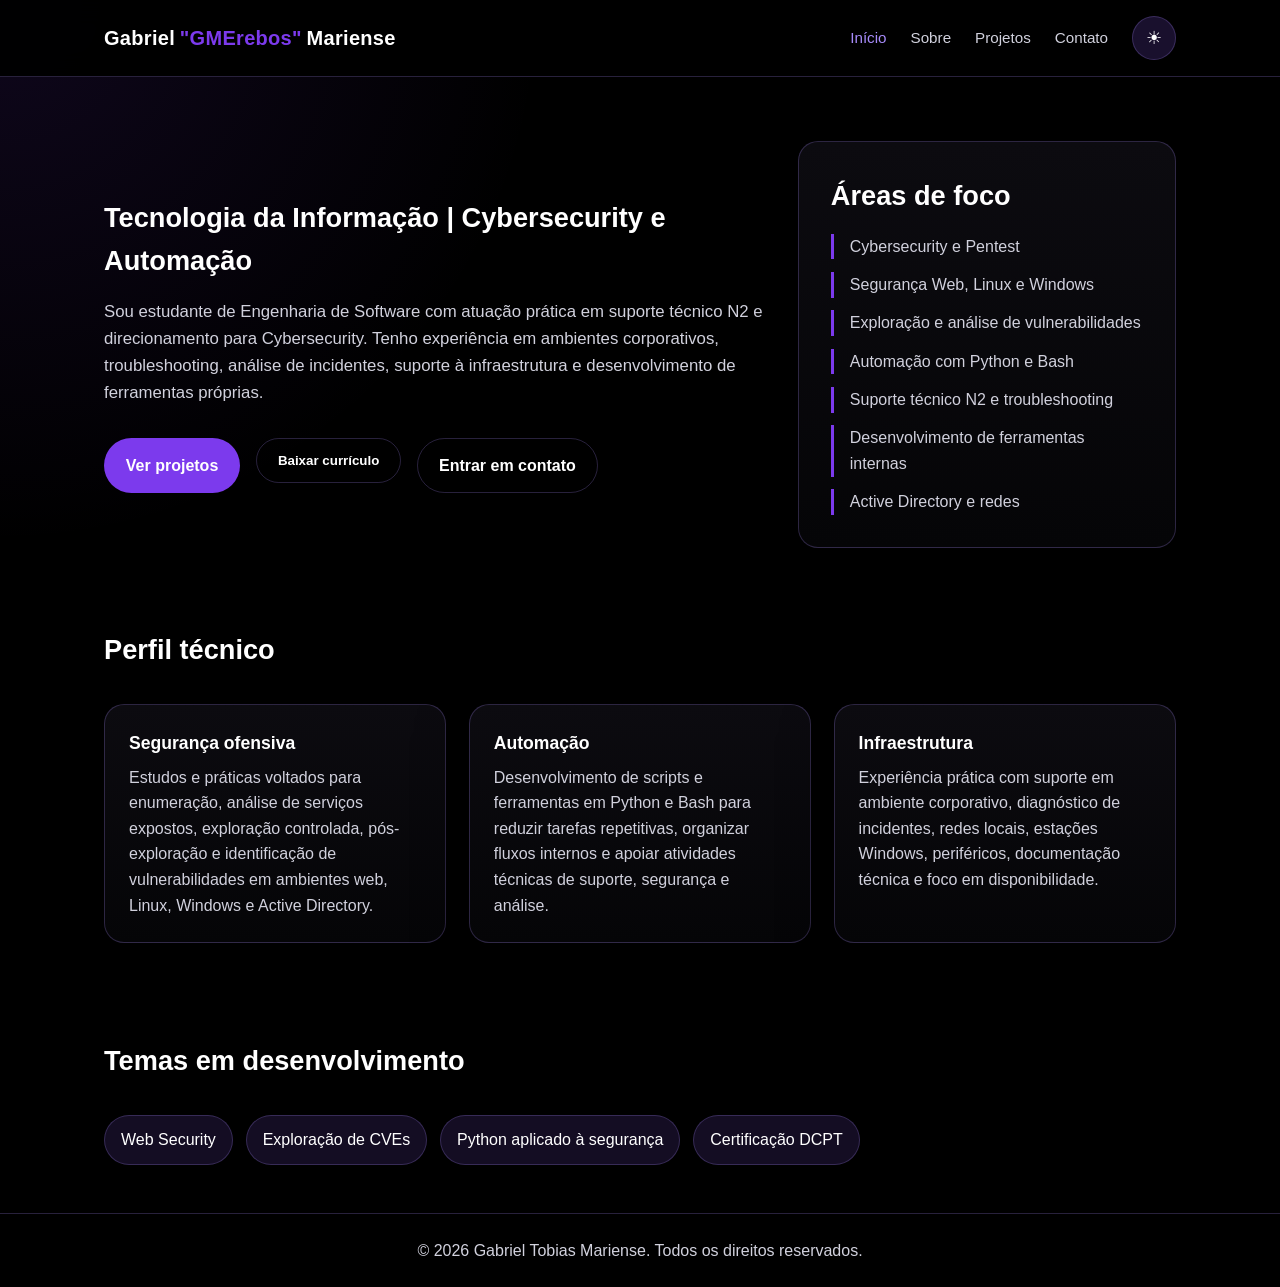
==== index.html @ b847311a "Versao final do portfolio" ====
<!DOCTYPE html>
<html lang="pt-BR">
<head>
    <meta charset="UTF-8">
    <meta name="viewport" content="width=device-width, initial-scale=1.0">
    <meta name="description" content="Portfólio profissional de Gabriel Tobias Mariense, estudante de Engenharia de Software com foco em Cybersecurity, Pentest, automação e suporte técnico.">
    <meta name="keywords" content="Gabriel Mariense, Cybersecurity, Pentest, Automação, Python, Linux, Windows, Portfólio">
    <meta name="author" content="Gabriel Tobias Mariense">
    <title>Gabriel Tobias Mariense | Cybersecurity e Automação</title>
    <link rel="stylesheet" href="css/style.css">
</head>
<body data-page="inicio">
    <div id="site-header"></div>

    <main>
        <section class="hero section-container">
            <div class="hero-content fade-in">
                <h2>Tecnologia da Informação | Cybersecurity e Automação</h2>

                <p class="hero-text">
                    Sou estudante de Engenharia de Software com atuação prática em suporte técnico N2 e direcionamento para Cybersecurity.
                    Tenho experiência em ambientes corporativos, troubleshooting, análise de incidentes, suporte à infraestrutura e desenvolvimento de ferramentas próprias.
                </p>

            <div class="hero-actions">
                <a href="projetos.html" class="btn btn-primary">Ver projetos</a>

                <div class="download-dropdown">
                    <button class="btn btn-secondary download-toggle" type="button" aria-expanded="false">
                        Baixar currículo
                    </button>

                    <div class="download-menu">
                        <a href="assets/curriculos/curriculo-gabriel-mariense-cyberseguranca.pdf" download>
                            Cybersegurança
                        </a>

                        <a href="assets/curriculos/curriculo-gabriel-mariense-suporte.pdf" download>
                            Suporte
                        </a>

                        <a href="assets/curriculos/curriculo-gabriel-mariense-dev.pdf" download>
                            Dev
                        </a>
                    </div>
                </div>

                <a href="contato.html" class="btn btn-secondary">Entrar em contato</a>
                </div>
            </div>

            <aside class="hero-card fade-in" aria-label="Resumo profissional">
                <h2>Áreas de foco</h2>
                <ul class="focus-list">
                    <li>Cybersecurity e Pentest</li>
                    <li>Segurança Web, Linux e Windows</li>
                    <li>Exploração e análise de vulnerabilidades</li>
                    <li>Automação com Python e Bash</li>
                    <li>Suporte técnico N2 e troubleshooting</li>
                    <li>Desenvolvimento de ferramentas internas</li>
                    <li>Active Directory e redes</li>
                </ul>
            </aside>
        </section>

        <section class="section-container section-block">
            <div class="section-title">
                <h2>Perfil técnico</h2>
            </div>

            <div class="cards-grid">
                <article class="card">
                    <h3>Segurança ofensiva</h3>
                    <p>Estudos e práticas voltados para enumeração, análise de serviços expostos, exploração controlada, pós-exploração e identificação de vulnerabilidades em ambientes web, Linux, Windows e Active Directory.</p>
                </article>

                <article class="card">
                    <h3>Automação</h3>
                    <p>Desenvolvimento de scripts e ferramentas em Python e Bash para reduzir tarefas repetitivas, organizar fluxos internos e apoiar atividades técnicas de suporte, segurança e análise.</p>
                </article>

                <article class="card">
                    <h3>Infraestrutura</h3>
                    <p>Experiência prática com suporte em ambiente corporativo, diagnóstico de incidentes, redes locais, estações Windows, periféricos, documentação técnica e foco em disponibilidade.</p>
                </article>
            </div>
        </section>

        <section class="section-container section-block">
            <div class="section-title">
                <h2>Temas em desenvolvimento</h2>
            </div>

            <div class="skills-grid">
                <span>Web Security</span>
                <span>Exploração de CVEs</span>
                <span>Python aplicado à segurança</span>
                <span>Certificação DCPT</span>
            </div>
        </section>
    </main>

    <div id="site-footer"></div>

    <script src="js/data.js"></script>
    <script src="js/header.js"></script>
    <script src="js/footer.js"></script>
    <script src="js/script.js"></script>
</body>
</html>
---- css/style.css ----
/* Reset básico */
* {
    margin: 0;
    padding: 0;
    box-sizing: border-box;
}

:root {
    --bg-main: #000000;
    --bg-card: #050507;
    --bg-card-light: #0c0b10;
    --text-main: #ffffff;
    --text-muted: #d1d1dd;
    --purple-main: #7c3aed;
    --purple-soft: #a78bfa;
    --purple-dark: #4c1d95;
    --border-color: rgba(167, 139, 250, 0.24);
    --danger: #ff6b6b;
    --success: #70e000;
    --shadow: 0 20px 50px rgba(0, 0, 0, 0.55);
    --header-bg: rgba(0, 0, 0, 0.96);
    --input-bg: #07070a;
}

body.light-theme {
    --bg-main: #d8c7f2;
    --bg-card: #e9ddfb;
    --bg-card-light: #f0e7ff;
    --text-main: #181124;
    --text-muted: #473b59;
    --purple-main: #6d28d9;
    --purple-soft: #5b21b6;
    --purple-dark: #3b0764;
    --border-color: rgba(91, 33, 182, 0.34);
    --danger: #b91c1c;
    --success: #15803d;
    --shadow: 0 20px 50px rgba(76, 29, 149, 0.22);
    --header-bg: rgba(216, 199, 242, 0.96);
    --input-bg: #f4edff;
}

html {
    scroll-behavior: smooth;
}

body {
    min-height: 100vh;
    font-family: Arial, Helvetica, sans-serif;
    line-height: 1.6;
    color: var(--text-main);
    background: radial-gradient(circle at top left, rgba(124, 58, 237, 0.12), transparent 30%), #000000;
}

body.light-theme {
    background: radial-gradient(circle at top left, rgba(124, 58, 237, 0.26), transparent 34%), linear-gradient(135deg, #d8c7f2 0%, #cdb7ef 48%, #bea3e8 100%);
}

a {
    color: inherit;
    text-decoration: none;
}

ul {
    list-style: none;
}

p {
    color: var(--text-muted);
}

h1 {
    margin-bottom: 1.2rem;
    font-size: clamp(2.2rem, 5vw, 4rem);
    line-height: 1.1;
}

h2 {
    margin-bottom: 1rem;
    font-size: 1.7rem;
}

h3 {
    margin-bottom: 0.5rem;
    font-size: 1.1rem;
}

/* Header */
.site-header {
    position: sticky;
    top: 0;
    z-index: 10;
    width: 100%;
    background: var(--header-bg);
    border-bottom: 1px solid var(--border-color);
    backdrop-filter: blur(12px);
}

.navbar {
    max-width: 1120px;
    margin: 0 auto;
    padding: 1rem 1.5rem;
    display: flex;
    align-items: center;
    gap: 1.5rem;
}

.logo {
    display: flex;
    align-items: baseline;
    gap: 0.3rem;
    flex-wrap: wrap;
    max-width: min(58vw, 460px);
    margin-right: auto;
    font-size: 1.25rem;
    font-weight: 700;
    line-height: 1.2;
    letter-spacing: 0.3px;
}

.nav-links {
    display: flex;
    align-items: center;
    gap: 1.5rem;
}

.nav-actions {
    display: flex;
    align-items: center;
    gap: 0.8rem;
}

.logo span {
    color: var(--purple-main);
}

.nav-links a {
    color: var(--text-muted);
    font-size: 0.95rem;
    transition: color 0.2s ease;
}

.nav-links a:hover,
.nav-links a.active {
    color: var(--purple-soft);
}

.theme-toggle,
.menu-toggle {
    width: 44px;
    height: 44px;
    display: inline-flex;
    align-items: center;
    justify-content: center;
    border-radius: 12px;
    font: inherit;
    line-height: 1;
    cursor: pointer;
    appearance: none;
    -webkit-appearance: none;
}

.theme-toggle {
    border: 1px solid var(--border-color);
    background: rgba(139, 92, 246, 0.18);
    color: var(--text-main);
    border-radius: 999px;
    font-size: 1.15rem;
    transition: background 0.2s ease, border-color 0.2s ease, transform 0.2s ease;
}

.theme-toggle:hover {
    background: var(--purple-main);
    border-color: var(--purple-main);
    color: #ffffff;
    transform: translateY(-1px);
}

.menu-toggle {
    display: none;
    border: 1px solid rgba(255, 255, 255, 0.42);
    background: #5b21b6;
    color: #ffffff;
    box-shadow: 0 8px 24px rgba(91, 33, 182, 0.4);
}

.menu-toggle:hover {
    border-color: #ffffff;
    background: #6d28d9;
}

.menu-toggle:focus-visible,
.theme-toggle:focus-visible {
    outline: 2px solid #ffffff;
    outline-offset: 3px;
}

.menu-icon {
    width: 25px;
    height: 25px;
    display: block;
    pointer-events: none;
}

.menu-icon line {
    stroke: #ffffff;
    stroke-width: 2.8;
    stroke-linecap: round;
}

/* Layout geral */
.section-container {
    max-width: 1120px;
    margin: 0 auto;
    padding: 0 1.5rem;
}

.page-content {
    padding-top: 4rem;
    padding-bottom: 4rem;
}

.section-block {
    padding-top: 3rem;
    padding-bottom: 3rem;
}

.section-title {
    margin-bottom: 2rem;
}

.section-title p {
    max-width: 1100px;
    width: 100%;
}

.tagline {
    margin-bottom: 0.8rem;
    color: var(--purple-soft);
    font-size: 0.85rem;
    font-weight: 700;
    letter-spacing: 1.5px;
    text-transform: uppercase;
}

/* Página inicial */
.hero {
    min-height: auto;
    padding-top: 4rem;
    padding-bottom: 2rem;
    display: grid;
    grid-template-columns: 1.4fr 0.8fr;
    gap: 2rem;
    align-items: center;
}

.hero-text {
    max-width: 720px;
    font-size: 1.05rem;
}

.hero-text + .hero-text,
.section-title p + p,
.project-card p + p {
    margin-top: 0.8rem;
}

.hero-actions {
    margin-top: 2rem;
    display: flex;
    flex-wrap: wrap;
    gap: 1rem;
}

.hero-card,
.card,
.contact-card,
.timeline-item {
    background: linear-gradient(180deg, var(--bg-card-light), var(--bg-card));
    border: 1px solid var(--border-color);
    border-radius: 20px;
    box-shadow: var(--shadow);
}

.hero-card {
    padding: 2rem;
}

.focus-list,
.info-list {
    display: grid;
    gap: 0.8rem;
}

.focus-list li,
.info-list li {
    padding-left: 1rem;
    color: var(--text-muted);
    border-left: 3px solid var(--purple-main);
}

/* Cards */
.cards-grid {
    display: grid;
    grid-template-columns: repeat(3, 1fr);
    gap: 1.4rem;
}

.two-columns {
    grid-template-columns: repeat(2, 1fr);
}

.card {
    padding: 1.5rem;
    transition: transform 0.2s ease, border-color 0.2s ease;
}

.card:hover {
    transform: translateY(-4px);
    border-color: var(--purple-soft);
}

.card-link {
    display: inline-block;
    margin-top: 1rem;
    color: var(--purple-soft);
    font-weight: 700;
}

.card-link + .card-link {
    margin-left: 0.8rem;
}

/* Timeline e habilidades */
.timeline {
    display: grid;
    gap: 1.4rem;
}

.timeline-item {
    padding: 1.5rem;
}

.timeline-date,
.project-status {
    display: inline-block;
    margin-bottom: 0.8rem;
    color: var(--purple-soft);
    font-size: 0.85rem;
    font-weight: 700;
}

.skills-grid {
    display: flex;
    flex-wrap: wrap;
    gap: 0.8rem;
}

.skills-grid span {
    padding: 0.7rem 1rem;
    color: var(--text-main);
    background: rgba(139, 92, 246, 0.14);
    border: 1px solid var(--border-color);
    border-radius: 999px;
}

/* Projetos */
.filter-area {
    margin-bottom: 2rem;
    display: flex;
    flex-wrap: wrap;
    gap: 0.8rem;
}

.filter-btn {
    padding: 0.7rem 1rem;
    color: var(--text-main);
    background: transparent;
    border: 1px solid var(--border-color);
    border-radius: 999px;
    cursor: pointer;
    transition: background 0.2s ease, border 0.2s ease;
}

.filter-btn:hover,
.filter-btn.active {
    background: var(--purple-main);
    border-color: var(--purple-main);
}

/* Contato */
.contact-layout {
    display: grid;
    grid-template-columns: 0.8fr 1fr;
    gap: 2rem;
    align-items: start;
}

.contact-links {
    margin-top: 1.5rem;
    display: grid;
    grid-template-columns: repeat(2, minmax(0, 1fr));
    gap: 0.8rem;
}

.contact-link-card {
    display: block;
    width: 100%;
    padding: 1rem;
    background: rgba(139, 92, 246, 0.10);
    border: 1px solid var(--border-color);
    border-radius: 16px;
    transition: transform 0.2s ease, border-color 0.2s ease, background 0.2s ease;
}

.contact-link-card:hover {
    transform: translateY(-2px);
    border-color: var(--purple-soft);
    background: rgba(139, 92, 246, 0.18);
}

.contact-link-title {
    display: block;
    margin-bottom: 0.25rem;
    color: var(--text-main);
    font-weight: 700;
}

.contact-link-desc {
    display: block;
    color: var(--text-muted);
    font-size: 0.9rem;
}

.contact-card {
    padding: 1.5rem;
}

.form-group {
    margin-bottom: 1.2rem;
}

label {
    display: block;
    margin-bottom: 0.4rem;
    color: var(--text-main);
    font-weight: 700;
}

input,
textarea {
    width: 100%;
    padding: 0.9rem 1rem;
    color: var(--text-main);
    background: var(--input-bg);
    border: 1px solid var(--border-color);
    border-radius: 12px;
    font: inherit;
    outline: none;
}

input:focus,
textarea:focus {
    border-color: var(--purple-soft);
}

.error-message {
    display: block;
    min-height: 1.2rem;
    margin-top: 0.3rem;
    color: var(--danger);
    font-size: 0.85rem;
}

.form-status {
    margin-top: 1rem;
    font-weight: 700;
}

.form-status.success {
    color: var(--success);
}

.form-status.error {
    color: var(--danger);
}

/* Botões e footer */
.btn {
    display: inline-flex;
    align-items: center;
    justify-content: center;
    padding: 0.85rem 1.3rem;
    border: 1px solid transparent;
    border-radius: 999px;
    font-weight: 700;
    cursor: pointer;
    transition: transform 0.2s ease, background 0.2s ease, border 0.2s ease;
}

.btn:hover {
    transform: translateY(-2px);
}

.btn-primary {
    background: var(--purple-main);
    color: #ffffff;
}

.btn-secondary {
    color: var(--text-main);
    border-color: var(--border-color);
}

.download-dropdown {
    position: relative;
}

.download-toggle {
    background: transparent;
}

.download-menu {
    display: none;
    position: absolute;
    top: calc(100% + 0.75rem);
    left: 0;
    min-width: 260px;
    padding: 0.6rem;
    background: linear-gradient(180deg, var(--bg-card-light), var(--bg-card));
    border: 1px solid var(--border-color);
    border-radius: 16px;
    box-shadow: var(--shadow);
    z-index: 40;
}

.download-dropdown.open .download-menu {
    display: grid;
    gap: 0.35rem;
}

.download-menu a {
    display: block;
    padding: 0.75rem 0.9rem;
    color: var(--text-main);
    border-radius: 12px;
    font-weight: 700;
    transition: background 0.2s ease, color 0.2s ease;
}

.download-menu a:hover {
    background: rgba(139, 92, 246, 0.18);
    color: var(--purple-soft);
}

.site-footer {
    padding: 1.5rem;
    text-align: center;
    border-top: 1px solid var(--border-color);
}

/* Animação */
.fade-in {
    opacity: 0;
    transform: translateY(18px);
    animation: fadeIn 0.8s ease forwards;
}

@keyframes fadeIn {
    to {
        opacity: 1;
        transform: translateY(0);
    }
}

/* Responsividade */
@media (max-width: 820px) {
    .menu-toggle {
        display: inline-flex;
    }

    .nav-links {
        position: absolute;
        top: 69px;
        right: 1.5rem;
        left: 1.5rem;
        display: none;
        flex-direction: column;
        align-items: flex-start;
        padding: 1rem;
        background: var(--bg-card);
        border: 1px solid var(--border-color);
        border-radius: 16px;
        box-shadow: var(--shadow);
    }

    .nav-links.open {
        display: flex;
    }

    .hero,
    .contact-layout,
    .cards-grid,
    .two-columns {
        grid-template-columns: 1fr;
    }
}

@media (max-width: 520px) {
    .navbar {
        padding: 1rem;
        gap: 0.7rem;
    }

    .logo {
        max-width: calc(100vw - 140px);
        font-size: 0.95rem;
        letter-spacing: 0;
    }

    .theme-toggle,
    .menu-toggle {
        width: 42px;
        height: 42px;
    }

    .section-container {
        padding-left: 1rem;
        padding-right: 1rem;
    }

    .hero {
        padding-top: 2.5rem;
    }

    .hero-actions {
        flex-direction: column;
    }

    .btn {
        width: 100%;
    }

    .contact-links {
        grid-template-columns: 1fr;
    }

    .card-link {
        display: block;
    }

    .card-link + .card-link {
        margin-left: 0;
        margin-top: 0.4rem;
    }

    .download-dropdown {
    width: 100%;
    }

    .download-toggle {
        width: 100%;
    }

    .download-menu {
        position: static;
        width: 100%;
        min-width: 0;
        margin-top: 0.75rem;
    }
}
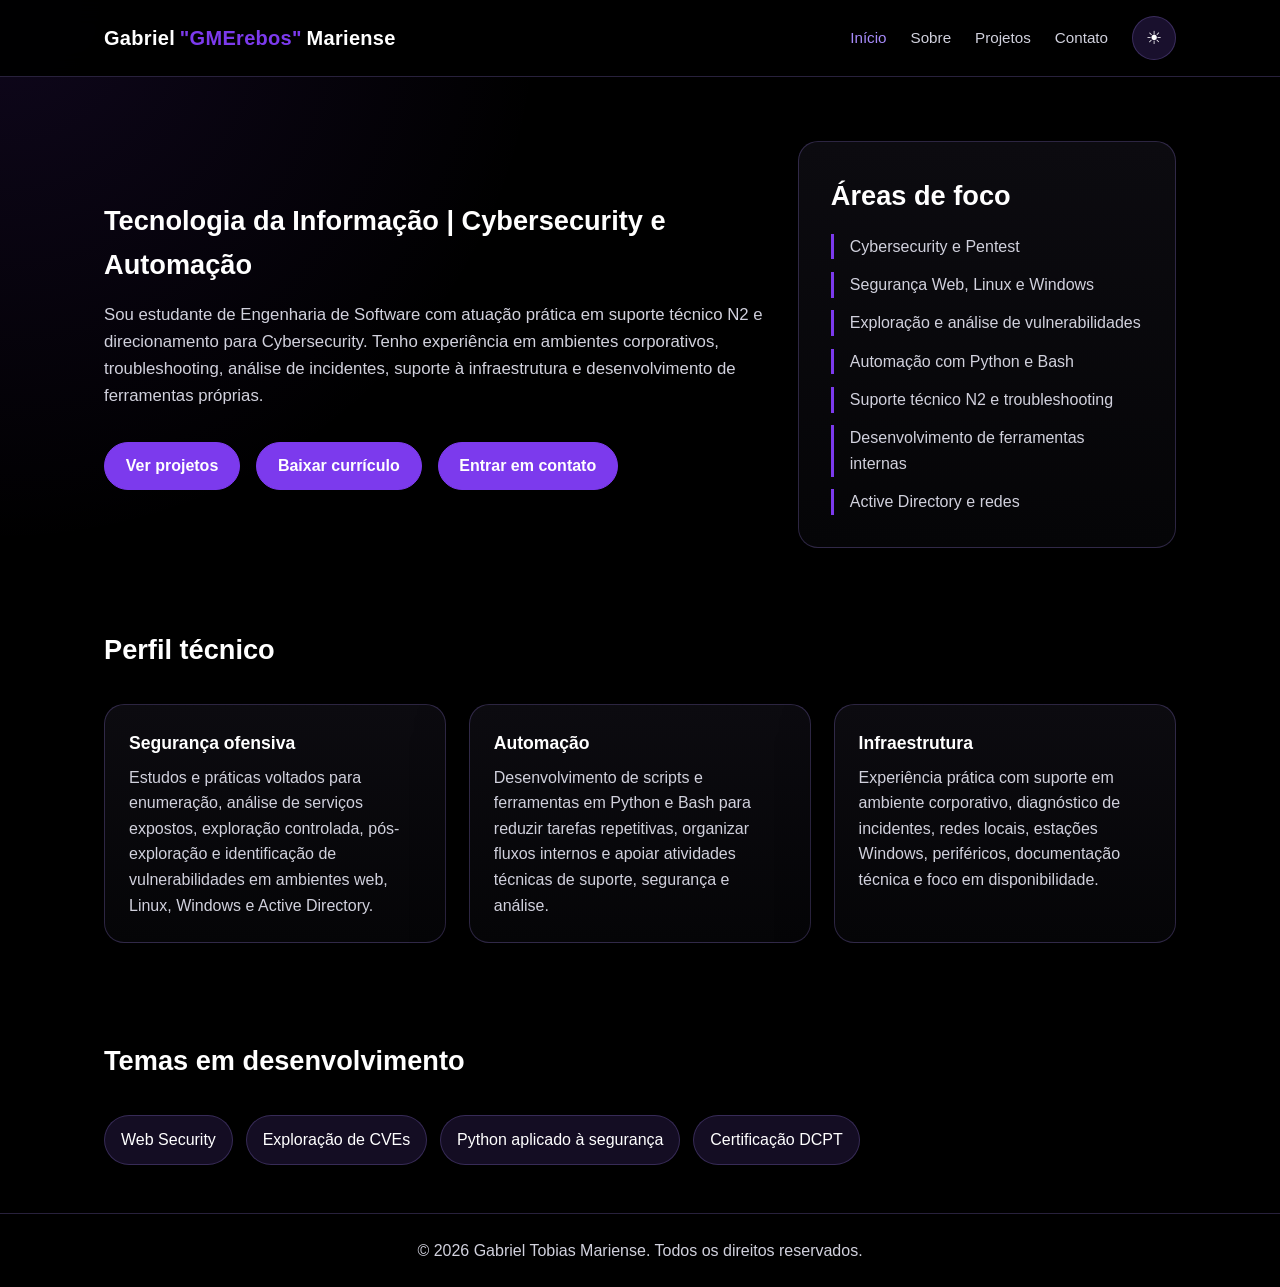
==== commit 551af96c: "Main page button theme fix" ====
--- a/index.html
+++ b/index.html
@@ -23,29 +23,29 @@
                 </p>
 
             <div class="hero-actions">
-                <a href="projetos.html" class="btn btn-primary">Ver projetos</a>
+                    <a href="projetos.html" class="btn btn-primary">Ver projetos</a>
 
-                <div class="download-dropdown">
-                    <button class="btn btn-secondary download-toggle" type="button" aria-expanded="false">
-                        Baixar currículo
-                    </button>
+                    <div class="download-dropdown">
+                        <button class="btn btn-primary download-toggle" type="button" aria-expanded="false">
+                            Baixar currículo
+                        </button>
 
-                    <div class="download-menu">
-                        <a href="assets/curriculos/curriculo-gabriel-mariense-cyberseguranca.pdf" download>
-                            Cybersegurança
-                        </a>
+                        <div class="download-menu">
+                            <a href="assets/curriculos/curriculo-gabriel-mariense-cyberseguranca.pdf" download>
+                                Cybersegurança
+                            </a>
 
-                        <a href="assets/curriculos/curriculo-gabriel-mariense-suporte.pdf" download>
-                            Suporte
-                        </a>
+                            <a href="assets/curriculos/curriculo-gabriel-mariense-suporte.pdf" download>
+                                Suporte
+                            </a>
 
-                        <a href="assets/curriculos/curriculo-gabriel-mariense-dev.pdf" download>
-                            Dev
-                        </a>
+                            <a href="assets/curriculos/curriculo-gabriel-mariense-dev.pdf" download>
+                                Dev
+                            </a>
+                        </div>
                     </div>
-                </div>
 
-                <a href="contato.html" class="btn btn-secondary">Entrar em contato</a>
+                    <a href="contato.html" class="btn btn-primary">Entrar em contato</a>
                 </div>
             </div>
 
--- a/css/style.css
+++ b/css/style.css
@@ -489,9 +489,13 @@
     display: inline-flex;
     align-items: center;
     justify-content: center;
+    min-height: 48px;
     padding: 0.85rem 1.3rem;
     border: 1px solid transparent;
     border-radius: 999px;
+    font: inherit;
+    font-size: 1rem;
+    line-height: 1.2;
     font-weight: 700;
     cursor: pointer;
     transition: transform 0.2s ease, background 0.2s ease, border 0.2s ease;
@@ -508,15 +512,22 @@
 
 .btn-secondary {
     color: var(--text-main);
+    background: rgba(139, 92, 246, 0.08);
     border-color: var(--border-color);
+}
+
+.btn-secondary:hover {
+    background: rgba(139, 92, 246, 0.18);
+    border-color: var(--purple-soft);
 }
 
 .download-dropdown {
     position: relative;
+    display: inline-flex;
 }
 
 .download-toggle {
-    background: transparent;
+    min-height: 48px;
 }
 
 .download-menu {
@@ -524,7 +535,7 @@
     position: absolute;
     top: calc(100% + 0.75rem);
     left: 0;
-    min-width: 260px;
+    min-width: 240px;
     padding: 0.6rem;
     background: linear-gradient(180deg, var(--bg-card-light), var(--bg-card));
     border: 1px solid var(--border-color);
@@ -550,6 +561,11 @@
 .download-menu a:hover {
     background: rgba(139, 92, 246, 0.18);
     color: var(--purple-soft);
+}
+
+.download-dropdown.open .download-menu {
+    display: grid;
+    gap: 0.35rem;
 }
 
 .site-footer {
@@ -654,7 +670,9 @@
     }
 
     .download-dropdown {
-    width: 100%;
+        display: flex;
+        flex-direction: column;
+        width: 100%;
     }
 
     .download-toggle {
@@ -668,3 +686,113 @@
         margin-top: 0.75rem;
     }
 }
+
+
+/* Correção final dos botões da Home e dropdown de currículo */
+.hero-actions {
+    align-items: center;
+}
+
+.hero-actions .btn,
+.hero-actions .download-toggle {
+    min-height: 48px;
+    padding: 0.85rem 1.3rem;
+    font: inherit;
+    font-size: 1rem;
+    line-height: 1.2;
+    font-weight: 700;
+    appearance: none;
+    -webkit-appearance: none;
+}
+
+.hero-actions .btn-secondary,
+.hero-actions .download-toggle {
+    color: var(--text-main);
+    background: rgba(139, 92, 246, 0.08);
+    border: 1px solid var(--border-color);
+}
+
+.hero-actions .btn-secondary:hover,
+.hero-actions .download-toggle:hover {
+    background: rgba(139, 92, 246, 0.18);
+    border-color: var(--purple-soft);
+}
+
+.hero-actions .download-dropdown {
+    position: relative;
+    display: inline-flex;
+    align-items: stretch;
+}
+
+.hero-actions .download-menu {
+    display: none;
+    position: absolute;
+    top: calc(100% + 0.75rem);
+    left: 0;
+    min-width: 240px;
+    padding: 0.6rem;
+    background: linear-gradient(180deg, var(--bg-card-light), var(--bg-card));
+    border: 1px solid var(--border-color);
+    border-radius: 16px;
+    box-shadow: var(--shadow);
+    z-index: 40;
+}
+
+.hero-actions .download-dropdown.open .download-menu {
+    display: grid;
+    gap: 0.35rem;
+}
+
+.hero-actions .download-menu a {
+    display: block;
+    padding: 0.75rem 0.9rem;
+    color: var(--text-main);
+    border-radius: 12px;
+    font-weight: 700;
+    transition: background 0.2s ease, color 0.2s ease;
+}
+
+.hero-actions .download-menu a:hover {
+    background: rgba(139, 92, 246, 0.18);
+    color: var(--purple-soft);
+}
+
+/* Ajuste mais amplo para mobile e telas estreitas */
+@media (max-width: 820px) {
+    .hero-actions {
+        flex-direction: column;
+        align-items: stretch;
+    }
+
+    .hero-actions .btn,
+    .hero-actions .download-dropdown,
+    .hero-actions .download-toggle {
+        width: 100%;
+    }
+
+    .hero-actions .download-dropdown {
+        display: flex;
+        flex-direction: column;
+    }
+
+    .hero-actions .download-menu {
+        position: static;
+        width: 100%;
+        min-width: 0;
+        margin-top: 0.75rem;
+    }
+}
+
+.hero-actions .btn-primary,
+.hero-actions .download-toggle {
+    background: var(--purple-main);
+    color: #ffffff;
+    border-color: var(--purple-main);
+}
+
+.hero-actions .btn-primary:hover,
+.hero-actions .download-toggle:hover {
+    background: var(--purple-soft);
+    border-color: var(--purple-soft);
+    color: #ffffff;
+}
